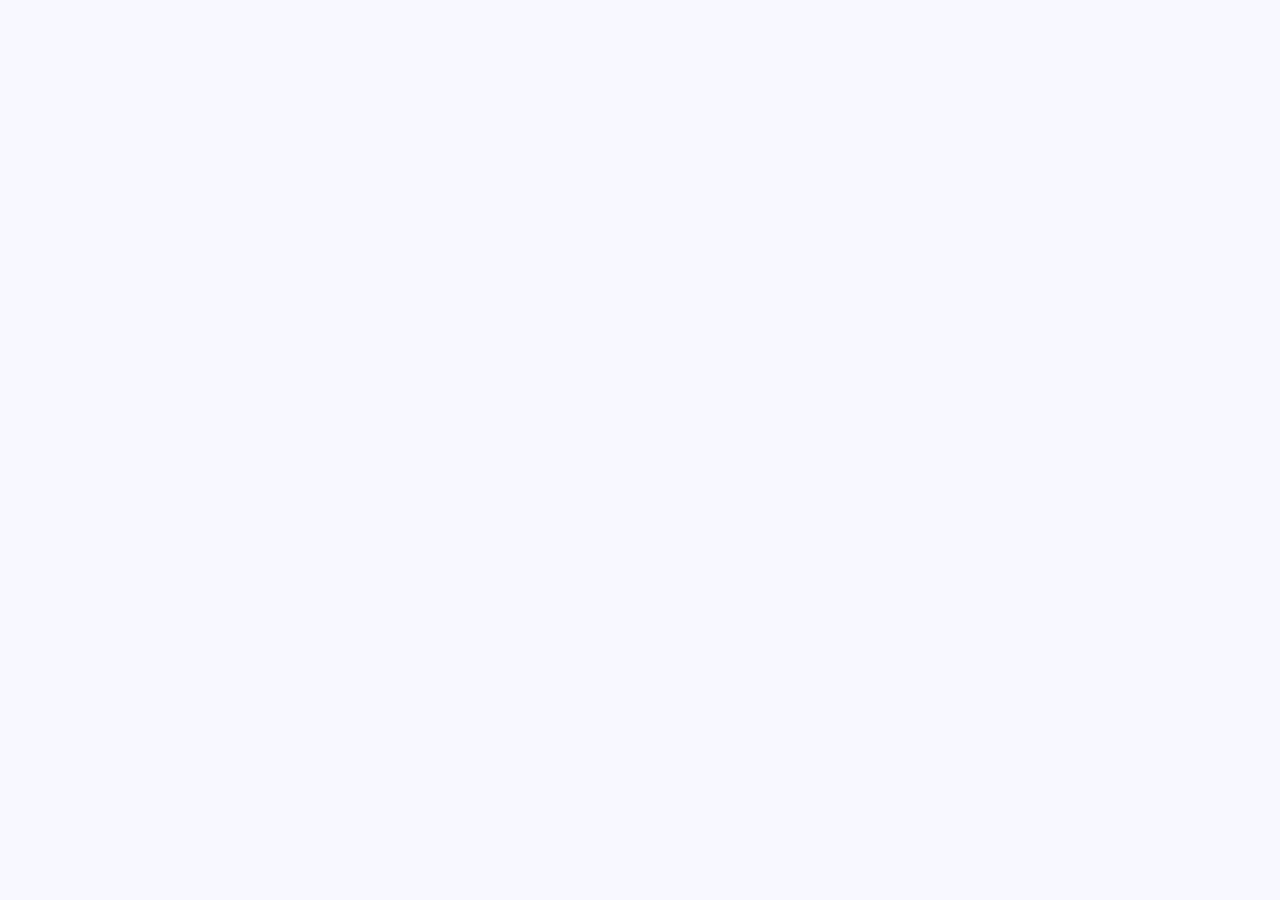
==== library.html @ 7bd7ff9e "feat: 공통 navbar 및 footer 구현" ====
<!DOCTYPE html>
<html lang="ko">
<head>
  <meta charset="UTF-8">
  <meta name="viewport" content="width=device-width, initial-scale=1.0">
  <title>ReadFlow</title>

  <link rel="stylesheet" href="css/common.css">
  
</head>
</html>
---- css/common.css ----
/* =========================================================
   01. RESET / GLOBAL
========================================================= */

* {
  box-sizing: border-box;
}

body {
  margin: 0;
  font-family: Pretendard, -apple-system, BlinkMacSystemFont, system-ui, sans-serif;
  background-color: #f7f9ff;
  color: #111827;
}

a {
  color: inherit;
  text-decoration: none;
}

button {
  font-family: inherit;
}


/* =========================================================
   02. COMMON NAVBAR
========================================================= */

.navbar {
  width: 100%;
  height: 85px;
  background-color: #ffffff;
  border-bottom: 1px solid rgba(0, 0, 0, 0.1);
  box-shadow: 0 1px 3px rgba(0, 0, 0, 0.04);
  position: sticky;
  top: 0;
  z-index: 100;
}

.navbar-inner {
  width: 100%;
  height: 100%;
  padding: 12px 24px 12px 24px;
  display: flex;
  align-items: center;
  justify-content: space-between;
}


/* -------------------------
   02-1. Navbar Logo
------------------------- */

.navbar-logo {
  display: flex;
  align-items: center;
  min-width: 180px;
  flex-shrink: 0;
}

.logo-full {
  width: 200px;
  height: auto;
  display: block;
}


/* 예전 로고 텍스트 방식이 남아 있어도 깨지지 않게 유지 */
.logo-icon {
  width: 32px;
  height: 32px;
  display: inline-flex;
  align-items: center;
  justify-content: center;
  color: #2f80ed;
  font-size: 24px;
  line-height: 1;
}

.logo-text,
.logo-mark {
  font-size: 24px;
  font-weight: 700;
  color: #2f80ed;
  letter-spacing: -0.04em;
}


/* -------------------------
   02-2. Navbar Menu
------------------------- */

.navbar-menu {
  display: flex;
  align-items: center;
  justify-content: center;
  gap: 32px;
  flex: 1;
}

.nav-link {
  min-height: 40px;
  padding: 10px 18px;
  border-radius: 8px;
  display: inline-flex;
  align-items: center;
  justify-content: center;
  gap: 6px;
  font-size: 20px;
  font-weight: 700;
  color: #111827;
  white-space: nowrap;
  transition: 0.2s ease;
}

.nav-link:hover {
  color: #0b74ff;
}

.nav-link.active {
  background-color: #0b74ff;
  color: #ffffff;
}

.nav-star {
  width: 16px;
  height: 16px;
  display: block;
  flex-shrink: 0;
}


/* -------------------------
   02-3. Navbar Profile Button
------------------------- */

.profile-button {
  width: 42px;
  height: 42px;
  margin-left: 24px;
  border-radius: 50%;
  background-color: #0b74ff;
  display: flex;
  align-items: center;
  justify-content: center;
  flex-shrink: 0;
}

.profile-icon-img {
  width: 22px;
  height: 22px;
  display: block;
}


/* 예전 이모지/텍스트 profile-icon 구조가 남아 있어도 깨지지 않게 유지 */
.profile-icon {
  font-size: 20px;
  line-height: 1;
  color: #ffffff;
}


/* -------------------------
   02-4. Legacy Navbar Actions
   기존 로그인/회원가입 버튼 구조 유지용
------------------------- */

.navbar-actions {
  display: flex;
  align-items: center;
  gap: 10px;
  min-width: 180px;
  justify-content: flex-end;
}

.nav-login {
  font-size: 14px;
  font-weight: 500;
  color: #374151;
}

.nav-signup {
  padding: 8px 14px;
  border-radius: 999px;
  background-color: #2f80ed;
  color: #ffffff;
  font-size: 14px;
  font-weight: 600;
}


/* =========================================================
   03. COMMON LAYOUT
========================================================= */

.page {
  width: 100%;
  min-height: calc(100vh - 85px);
}

.container {
  width: min(1120px, calc(100% - 48px));
  margin: 0 auto;
}


/* =========================================================
   04. COMMON BUTTONS
========================================================= */

.btn-primary {
  display: inline-flex;
  align-items: center;
  justify-content: center;
  padding: 12px 18px;
  border-radius: 10px;
  background-color: #2f80ed;
  color: #ffffff;
  font-size: 15px;
  font-weight: 600;
  border: none;
  cursor: pointer;
}

.btn-secondary {
  display: inline-flex;
  align-items: center;
  justify-content: center;
  padding: 12px 18px;
  border-radius: 10px;
  background-color: #ffffff;
  color: #2f80ed;
  font-size: 15px;
  font-weight: 600;
  border: 1px solid #dbeafe;
  cursor: pointer;
}


/* =========================================================
   05. COMMON FOOTER
========================================================= */

.footer {
  width: 100%;
  background-color: #ffffff;
}

.footer-inner {
  width: min(1071px, calc(100% - 48px));
  min-height: 200px;
  margin: 0 auto;
  padding: 48px 64px 32px;
  display: flex;
  flex-direction: column;
  justify-content: center;
}

.footer-top {
  display: flex;
  align-items: center;
  justify-content: space-between;
  gap: 24px;
}

.footer-logo {
  display: flex;
  align-items: center;
}

.footer-logo-img {
  width: 60px;
  height: auto;
  display: block;
}

.footer-links {
  display: flex;
  align-items: center;
  gap: 44px;
  font-size: 16px;
  font-weight: 600;
  color: #525252;
  white-space: nowrap;
}

.footer-links a:hover {
  color: #0b74ff;
}

.footer-divider {
  width: 100%;
  height: 1px;
  margin: 32px 0 16px;
  background-color: #d9d9d9;
}

.footer-bottom {
  display: flex;
  align-items: flex-end;
  justify-content: space-between;
  gap: 24px;
}

.footer-info {
  display: flex;
  flex-direction: column;
  gap: 4px;
}

.footer-info p {
  margin: 0;
  font-size: 14px;
  line-height: 1.5;
  color: #8a8a8a;
}

.footer-copy {
  color: #a0a0a0;
}

.footer-social {
  display: flex;
  align-items: center;
  gap: 16px;
}

.footer-social a {
  width: 18px;
  height: 18px;
  display: flex;
  align-items: center;
  justify-content: center;
}

.footer-social img {
  width: 18px;
  height: 18px;
  display: block;
  opacity: 0.75;
}

.footer-social a:hover img {
  opacity: 1;
}


/* =========================================================
   06. RESPONSIVE
========================================================= */

@media (max-width: 900px) {
  .navbar-inner {
    padding: 12px 20px 1px 20px;
  }

  .navbar-logo {
    min-width: auto;
  }

  .logo-full {
    width: 132px;
  }

  .navbar-menu {
    gap: 8px;
  }

  .nav-link {
    padding: 8px 10px;
    font-size: 13px;
  }

  .profile-button {
    width: 38px;
    height: 38px;
    margin-left: 12px;
  }

  .footer-top,
  .footer-bottom {
    flex-direction: column;
    align-items: flex-start;
  }

  .footer-links {
    flex-wrap: wrap;
    gap: 16px;
  }
}
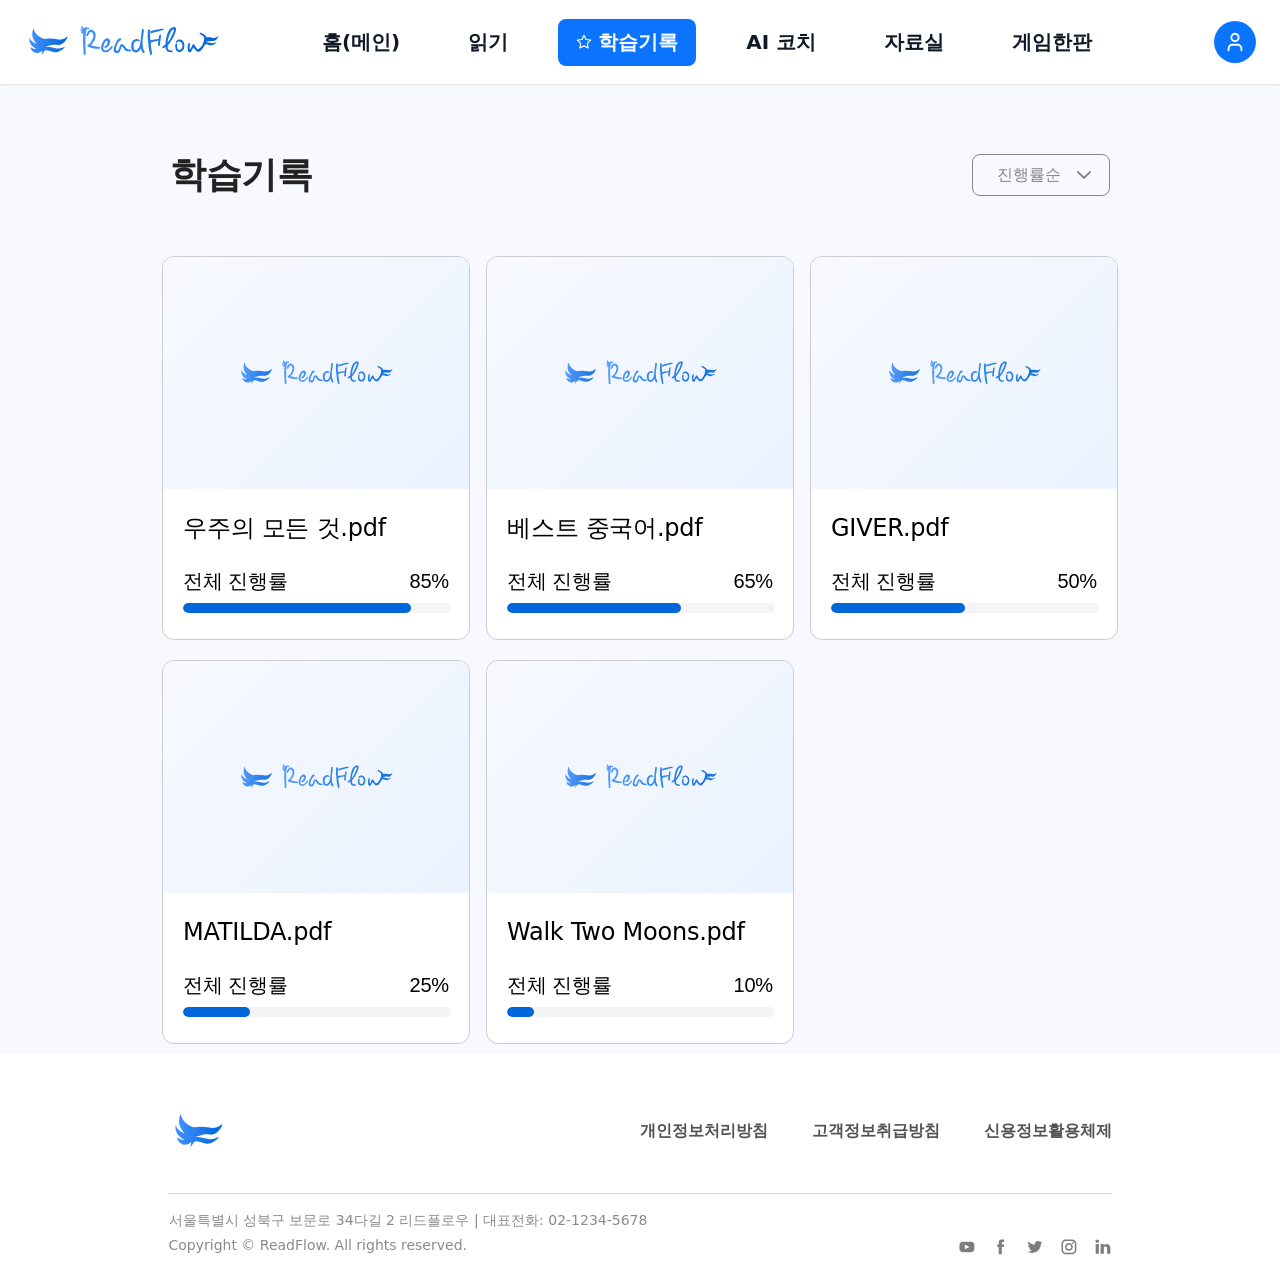
==== commit 7e6b9b5c: "임시: 작업 저장 git push origin feature/librarygit push origin feature/library#" ====
--- a/library.html
+++ b/library.html
@@ -1,11 +1,41 @@
 <!DOCTYPE html>
 <html lang="ko">
 <head>
-  <meta charset="UTF-8">
-  <meta name="viewport" content="width=device-width, initial-scale=1.0">
-  <title>ReadFlow</title>
+  <meta charset="UTF-8" />
+  <meta name="viewport" content="width=device-width, initial-scale=1.0" />
+  <title>ReadFlow - 학습기록</title>
 
-  <link rel="stylesheet" href="css/common.css">
-  
+  <link rel="stylesheet" href="./css/common.css" />
+  <link rel="stylesheet" href="./css/library.css" />
 </head>
+
+<body>
+  <div id="navbar"></div>
+
+  <main class="library-page">
+    <section class="library-container">
+
+      <div class="library-header">
+        <h1 class="library-title">학습기록</h1>
+
+        <div class="sort-box">
+          <select id="sortSelect" class="sort-select">
+            <option value="progress">진행률순</option>
+            <option value="name">이름순</option>
+          </select>
+        </div>
+      </div>
+
+      <section class="record-grid" id="recordGrid">
+        <!-- JS에서 카드 렌더링 -->
+      </section>
+
+    </section>
+  </main>
+
+  <div id="footer"></div>
+
+  <script src="./js/common.js"></script>
+  <script src="./js/library.js"></script>
+</body>
 </html>
--- a/css/library.css
+++ b/css/library.css
@@ -0,0 +1,242 @@
+body {
+    margin: 0;
+    background: #F8F9FF;
+  }
+  
+  .library-page {
+    width: 100%;
+    min-height: 100vh;
+    background: #F8F9FF;
+  }
+  
+  .library-container {
+    width: min(1071px, calc(100% - 48px));
+    margin: 68px auto 0;
+  }
+  
+  /* 상단 제목 + 정렬 */
+  .library-header {
+    width: 940px;
+    margin: 0 auto;
+  
+    display: flex;
+    align-items: center;
+    justify-content: space-between;
+  }
+  
+  .library-title {
+    margin: 0;
+  
+    color: #222;
+    font-size: 36px;
+    font-weight: 700;
+    line-height: 1.2;
+    letter-spacing: -0.36px;
+  }
+  
+  /* 정렬 박스 */
+  .sort-box {
+    width: 138.204px;
+    height: 42px;
+  }
+  
+  .sort-select {
+    width: 138.204px;
+    height: 42px;
+  
+    padding: 10px 40px 10px 16px;
+  
+    border-radius: 8px;
+    border: 1px solid #888;
+    background-color: #F8F9FF;
+  
+    color: #888;
+    text-align: center;
+    font-family: Inter, sans-serif;
+    font-size: 16px;
+    font-style: normal;
+    font-weight: 500;
+    line-height: 20px;
+    letter-spacing: -0.15px;
+  
+    cursor: pointer;
+    box-sizing: border-box;
+  
+    appearance: none;
+    -webkit-appearance: none;
+    -moz-appearance: none;
+  
+    background-image: url("data:image/svg+xml,%3Csvg width='14' height='8' viewBox='0 0 14 8' fill='none' xmlns='http://www.w3.org/2000/svg'%3E%3Cpath d='M1 1L7 7L13 1' stroke='%23888' stroke-width='1.8' stroke-linecap='round' stroke-linejoin='round'/%3E%3C/svg%3E");
+    background-repeat: no-repeat;
+    background-position: right 18px center;
+    background-size: 14px 8px;
+  }
+  
+  /* 카드 그리드 */
+  .record-grid {
+    margin-top: 60px;
+  
+    display: grid;
+    grid-template-columns: repeat(3, 308px);
+    column-gap: 16px;
+    row-gap: 20px;
+  
+    justify-content: center;
+  }
+  
+  /* 학습기록 카드 */
+  .record-card {
+    display: flex;
+    width: 308px;
+    height: 384px;
+    flex-direction: column;
+    justify-content: flex-start;
+  
+    border-radius: 12px;
+    border: 0.8px solid #CCC;
+    background: #FFF;
+  
+    overflow: hidden;
+    box-sizing: border-box;
+  
+    cursor: pointer;
+    transition: transform 0.18s ease, box-shadow 0.18s ease;
+  }
+  
+  .record-card:hover {
+    transform: translateY(-4px);
+    box-shadow: 0 8px 24px rgba(0, 103, 219, 0.12);
+  }
+  
+  /* 이미지 썸네일 */
+  .record-thumbnail {
+    position: relative;
+  
+    width: 308px;
+    height: 232px;
+  
+    display: flex;
+    align-items: center;
+    justify-content: center;
+  
+    border-radius: 12px 12px 0 0;
+    background: #EAF3FF;
+  
+    overflow: hidden;
+  }
+  
+  .record-thumbnail img {
+    width: 100%;
+    height: 100%;
+    object-fit: cover;
+  }
+  
+  /* 기본 썸네일: 사용자가 수정 전이면 로고 */
+  .record-thumbnail.default-thumbnail {
+    background: linear-gradient(135deg, #F8F9FF 0%, #EAF3FF 100%);
+  }
+  
+  .record-thumbnail.default-thumbnail img {
+    width: 160px;
+    height: auto;
+    object-fit: contain;
+    opacity: 0.9;
+  }
+  
+  /* 파일명 */
+  .record-title {
+    margin: 24px 20px 0;
+  
+    color: #000;
+    font-size: 24px;
+    font-style: normal;
+    font-weight: 500;
+    line-height: 125%;
+    letter-spacing: -0.24px;
+  
+    overflow: hidden;
+    white-space: nowrap;
+    text-overflow: ellipsis;
+  }
+  
+  /* 진행률 텍스트 */
+  .record-progress-row {
+    margin: 28px 20px 0;
+  
+    display: flex;
+    align-items: center;
+    justify-content: space-between;
+  }
+  
+  .record-progress-label,
+  .record-progress-percent {
+    color: #000;
+    font-family: Inter, sans-serif;
+    font-size: 20px;
+    font-style: normal;
+    font-weight: 400;
+    line-height: 20px;
+    letter-spacing: -0.15px;
+  }
+  
+  /* 진행률 바 */
+  .record-progress-bar {
+    width: 268px;
+    height: 10px;
+  
+    margin: 12px 20px 0;
+  
+    border-radius: 100px;
+    background: #F4F4F4;
+  
+    overflow: hidden;
+  }
+  
+  .record-progress-fill {
+    height: 10px;
+  
+    border-radius: 100px;
+    background: #0067DB;
+  }
+  
+  /* 반응형 */
+  @media (max-width: 1100px) {
+    .library-header {
+      width: 624px;
+    }
+  
+    .record-grid {
+      grid-template-columns: repeat(2, 308px);
+    }
+  }
+  
+  @media (max-width: 760px) {
+    .library-container {
+      width: calc(100% - 40px);
+      margin-top: 40px;
+    }
+  
+    .library-header {
+      width: 100%;
+      align-items: flex-start;
+      flex-direction: column;
+      gap: 20px;
+    }
+  
+    .record-grid {
+      grid-template-columns: 1fr;
+      justify-content: stretch;
+    }
+  
+    .record-card {
+      width: 100%;
+    }
+  
+    .record-thumbnail {
+      width: 100%;
+    }
+  
+    .record-progress-bar {
+      width: calc(100% - 40px);
+    }
+  }
